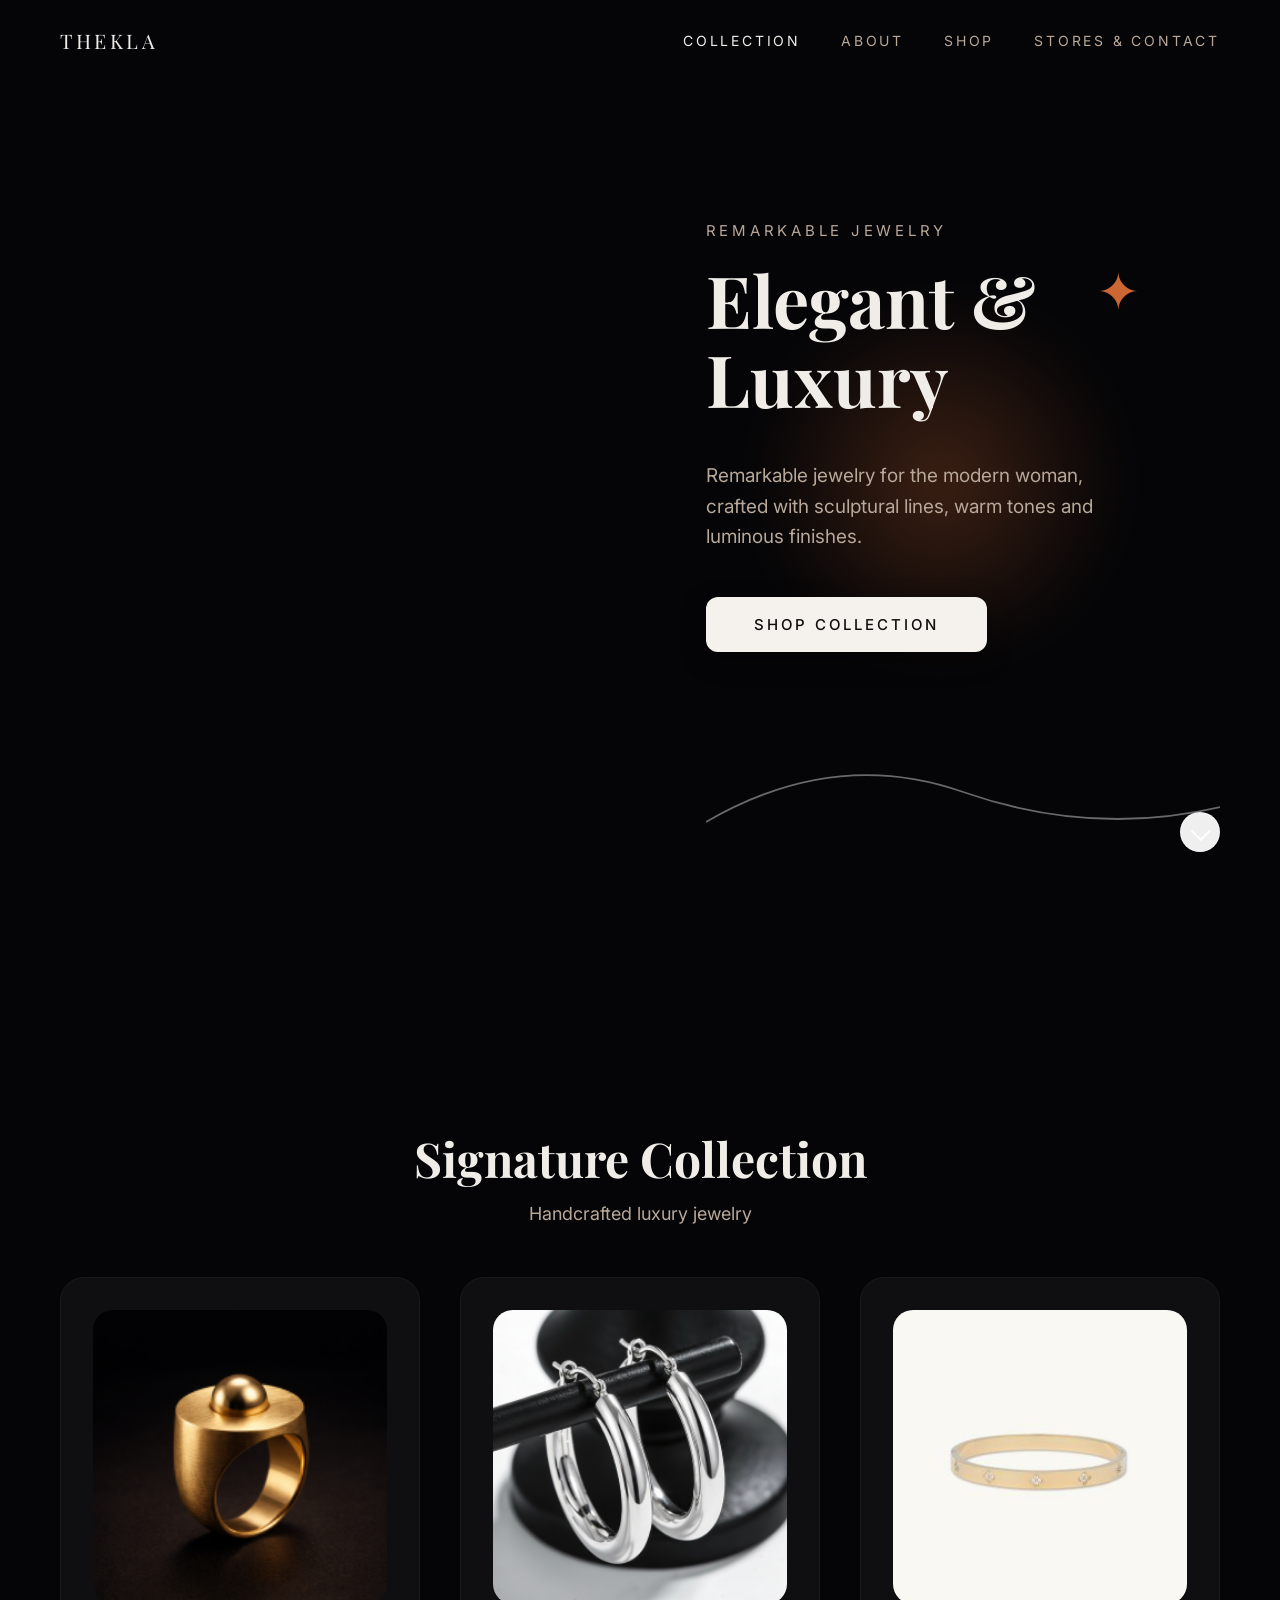
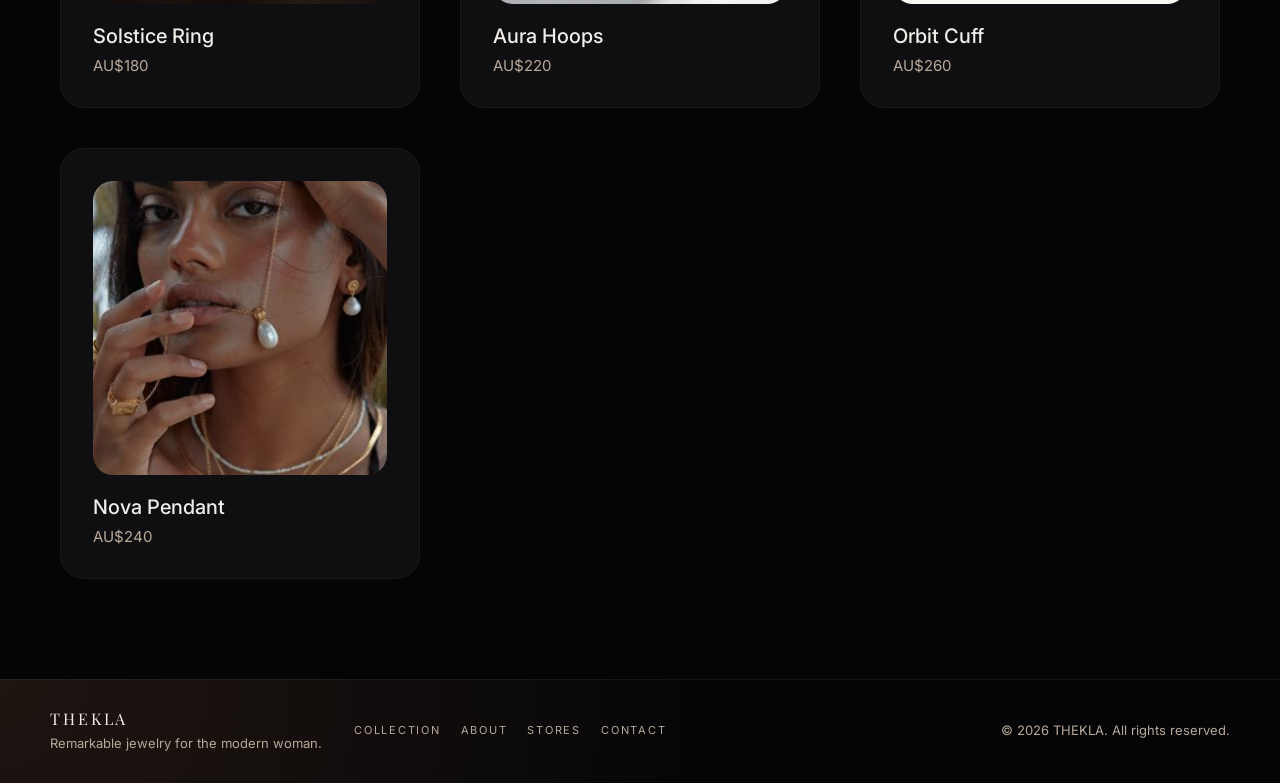
==== index.html @ 6da24f22 "made major changes" ====
<!DOCTYPE html>
<html lang="en">
<head>
  <meta charset="UTF-8" />
  <title>THEKLA – Elegant & Luxury Jewelry</title>
  <link rel="stylesheet" href="style.css" />
  <!-- FAVICON (browser tab icon) -->
  <link rel="icon" href="favicon.ico" type="image/x-icon">
  <!-- Optional but recommended -->
  <link rel="icon" type="image/png" sizes="32x32" href="favicon-32x32.png">
  <link rel="icon" type="image/png" sizes="16x16" href="favicon-16x16.png">
  <link rel="apple-touch-icon" sizes="180x180" href="apple-touch-icon.png">
</head>

<body>
  <div class="page-wrapper">
    <div class="glow"></div>
    <div class="star">✦</div>

    <!-- NAVBAR -->
    <header class="navbar">
      <a href="index.html" class="brand">THEKLA</a>
      
      <!-- MOBILE HAMBURGER -->
      <button class="menu-toggle" type="button" aria-label="Open menu">
        <span></span>
        <span></span>
        <span></span>
      </button>
      
      <!-- DESKTOP NAV -->
      <nav class="nav-links">
        <a href="#discover" class="active">Collection</a>
        <a href="about.html">About</a>
        <a href="shop.html">Shop</a>
        <a href="contact.html">Stores & Contact</a>
        
      </nav>
    </header>

    <!-- MOBILE MENU OVERLAY -->
    <nav class="mobile-menu">
      <div class="mobile-menu-links">
        <a href="#discover">Collection</a>
        <a href="about.html">About</a>
        <a href="shop.html">Shop</a>
        <a href="contact.html">Stores & Contact</a>
      </div>
    </nav>

    <!-- HERO -->
    <main class="hero">
      <section class="hero-media">
        <div class="hero-media-inner">
          <div class="hero-image"></div>
        </div>
      </section>

      <section class="hero-content">
        <div class="hero-eyebrow">Remarkable jewelry</div>
        <h1 class="hero-title">Elegant &<br/>Luxury</h1>
        <p class="hero-sub">
          Remarkable jewelry for the modern woman, crafted with sculptural lines,
          warm tones and luminous finishes.
        </p>
        <a href="collection.html" class="hero-cta">Shop Collection</a>

        <div class="hero-line">
          <svg viewBox="0 0 400 80" preserveAspectRatio="none">
            <path d="M0,60 Q100,10 200,40 T400,50" 
                  fill="none" 
                  stroke="rgba(255,255,255,0.4)" 
                  stroke-width="1.2" />
          </svg>
          <button class="scroll-arrow" type="button" data-scroll-target="#discover">
            <span></span>
          </button>
        </div>
      </section>
    </main>

    <!-- DISCOVER SECTION (SCROLL TARGET) -->
    <section id="discover" class="content-section">
      <div class="section-header">
        <h2 class="section-title">Signature Collection</h2>
        <p class="section-subtitle">Handcrafted luxury jewelry</p>
      </div>

      <!-- 4 PRODUCT CARDS - IMAGES WILL LOAD -->
      <div class="grid">
        <article class="product-card">
          <div class="product-image"></div> <!-- Gets Product1.png -->
          <h3 class="product-name">Solstice Ring</h3>
          <div class="product-meta">AU$180</div>
        </article>

        <article class="product-card">
          <div class="product-image"></div> <!-- Gets Product2.png -->
          <h3 class="product-name">Aura Hoops</h3>
          <div class="product-meta">AU$220</div>
        </article>

        <article class="product-card">
          <div class="product-image"></div> <!-- Gets Product3.jpg -->
          <h3 class="product-name">Orbit Cuff</h3>
          <div class="product-meta">AU$260</div>
        </article>

        <article class="product-card">
          <div class="product-image"></div> <!-- Gets Product4.jpg -->
          <h3 class="product-name">Nova Pendant</h3>
          <div class="product-meta">AU$240</div>
        </article>
      </div>
    </section>

    <!-- FOOTER -->
    <footer class="site-footer">
      <div class="footer-inner">
        <div class="footer-brand">
          <span class="footer-logo">THEKLA</span>
          <p class="footer-tagline">Remarkable jewelry for the modern woman.</p>
        </div>

        <div class="footer-links">
          <a href="collection.html">Collection</a>
          <a href="about.html">About</a>
          <a href="stores.html">Stores</a>
          <a href="contact.html">Contact</a>
        </div>

        <div class="footer-meta">
          <p>© <span id="year"></span> THEKLA. All rights reserved.</p>
        </div>
      </div>
    </footer>
  </div> <!-- end .page-wrapper -->

  <!-- PERFECT JS -->
  <script>
  document.addEventListener('DOMContentLoaded', function () {
    // HAMBURGER MENU
    const toggle = document.querySelector('.menu-toggle');
    const mobileMenu = document.querySelector('.mobile-menu');
    if (toggle && mobileMenu) {
      toggle.addEventListener('click', function () {
        toggle.classList.toggle('active');
        mobileMenu.classList.toggle('active');
        document.body.classList.toggle('menu-open');
      });
      
      document.querySelectorAll('.mobile-menu-links a').forEach(link => {
        link.addEventListener('click', function () {
          toggle.classList.remove('active');
          mobileMenu.classList.remove('active');
          document.body.classList.remove('menu-open');
        });
      });
      
      mobileMenu.addEventListener('click', function (e) {
        if (e.target === mobileMenu) {
          toggle.classList.remove('active');
          mobileMenu.classList.remove('active');
          document.body.classList.remove('menu-open');
        }
      });
    }
    
    // SCROLL ARROW
    const arrow = document.querySelector('.scroll-arrow');
    if (arrow) {
      arrow.addEventListener('click', function (e) {
        e.preventDefault();
        const targetId = arrow.getAttribute('data-scroll-target') || '#discover';
        const target = document.querySelector(targetId);
        if (target) {
          target.scrollIntoView({ behavior: 'smooth', block: 'start' });
        }
      });
    }

    // FOOTER YEAR
    const y = document.getElementById('year');
    if (y) y.textContent = new Date().getFullYear();
  });
  </script>
</body>
</html>
---- style.css ----
/* ========== THEKLA JEWELRY - DARKER FULL WIDTH ========== */

@import url("https://fonts.googleapis.com/css2?family=Playfair+Display:wght@400;600;700&family=Inter:wght@300;400;500&display=swap");

:root {
  --bg-main: #050507;           /* DARKER BLACK */
  --bg-body: #1a1a1c;           /* DARKER BEIGE */
  --accent: #d98a5a;            /* DARKER GOLD */
  --accent-soft: #4a2a1f;       /* DARKER BROWN */
  --text-main: #f0ede9;         /* SLIGHTLY DARKER CREAM */
  --text-muted: #b8a89a;        /* DARKER MUTED */
  --btn-bg: #f5f2ee;            /* DARKER BUTTON */
  --btn-text: #0f0e0d;          /* DARKER TEXT */
}

*,
*::before,
*::after {
  box-sizing: border-box;
}
/* GLOBAL LAYOUT */
html, body {
  height: 100%;
}

body {
  margin: 0;
  min-height: 100vh;
  font-family: "Inter", system-ui, -apple-system, BlinkMacSystemFont, "Segoe UI",
    sans-serif;
  background: var(--bg-body);
  color: var(--text-main);
  overflow-x: hidden;
  display: flex;
  flex-direction: column;
}

/* WRAPPER FILLS AVAILABLE HEIGHT */
.page-wrapper {
  width: 100%;
  max-width: none;
  margin: 0;
  border-radius: 0;
  overflow: visible;
  background: var(--bg-main);
  position: relative;
  flex: 1 0 auto;
  min-height: 0;       /* important: remove 100vh here */
}

/* FOOTER STICKS TO BOTTOM OF WRAPPER */
.site-footer {
  border-top: 1px solid rgba(255, 255, 255, 0.06);
  padding: 28px 50px 32px 50px;
  background: radial-gradient(circle at top left, rgba(217,138,90,0.12), transparent 55%);
  color: var(--text-muted);
  font-size: 13px;
  margin-top: auto;    /* key line: pushes footer to bottom */
}


/* Hero container */
.hero-wrapper {
  background: var(--bg-main);
  border-radius: 0 0 24px 24px;
  overflow: hidden;
  position: relative;
}

/* ========== MOBILE HAMBURGER + DESKTOP NAV ========== */

.navbar {
  display: flex;
  align-items: center;
  justify-content: flex-start;
  padding: 24px 60px;
  gap: 60px;
  position: relative;
  z-index: 3;
  max-width: 1400px;
  margin: 0 auto;
}

.brand {
  font-family: "Playfair Display", serif;
  letter-spacing: 0.18em;
  font-size: 20px;
  text-decoration: none;
  color: var(--text-main);
}

/* Desktop nav */
.nav-links {
  display: flex;
  gap: 40px;
  font-size: 14px;
  text-transform: uppercase;
  margin-left: auto;
}

.nav-links a {
  text-decoration: none;
  color: var(--text-muted);
  letter-spacing: 0.2em;
  font-weight: 400;
  padding: 8px 0;
}

.nav-links a.active,
.nav-links a:hover {
  color: var(--text-main);
}

/* Mobile hamburger */
.menu-toggle {
  display: none;
  flex-direction: column;
  cursor: pointer;
  padding: 8px;
  z-index: 1001;
  gap: 5px;
  margin-left: auto;
}

.menu-toggle span {
  width: 28px;
  height: 2.5px;
  background: var(--text-main);
  transition: 0.3s;
  border-radius: 2px;
}

/* X animation */
.menu-toggle.active span:nth-child(1) {
  transform: rotate(-45deg) translate(-4px, 4px);
}

.menu-toggle.active span:nth-child(2) {
  opacity: 0;
}

.menu-toggle.active span:nth-child(3) {
  transform: rotate(45deg) translate(-3px, -3px);
}

/* Mobile menu overlay */
.mobile-menu {
  position: fixed;
  inset: 0;
  background: var(--bg-main);
  display: flex;
  flex-direction: column;
  align-items: center;
  justify-content: center;
  opacity: 0;
  visibility: hidden;
  transition: 0.4s;
  z-index: 1000;
}

.mobile-menu.active {
  opacity: 1;
  visibility: visible;
}

.mobile-menu-links {
  display: flex;
  flex-direction: column;
  gap: 32px;
}

.mobile-menu-links a {
  font-size: 20px;
  text-transform: uppercase;
  letter-spacing: 0.25em;
  color: var(--text-main);
  text-decoration: none;
  padding: 16px;
}

/* ========== HERO ========== */

.hero {
  display: grid;
  grid-template-columns: 1.1fr 1fr;
  padding: 0 60px 100px 60px;
  gap: 80px;
  align-items: start;
  min-height: 95vh;
  max-width: 1600px;
  margin: 0 auto;
}

/* Left / image block */
.hero-media {
  position: relative;
  overflow: hidden;
  height: 750px;
}

.hero-media-inner {
  position: relative;
  height: 100%;
}

.hero-media-inner::before {
  content: "";
  position: absolute;
  inset: 0;
  background: var(--bg-main);
  border-top-left-radius: 320px;
  transform-origin: top left;
  transform: translateX(50%);
}

.hero-image {
  height: 100%;
  background-image: url("images/Thekla.jpg");
  background-size: cover;
  background-position: center 10%;
  clip-path: inset(100px 0 100px 100px round 0 0 0 0);
}

/* Right / content */
.hero-content {
  position: relative;
  padding: 140px 0 80px 0;
  z-index: 2;
  display: flex;
  flex-direction: column;
  justify-content: center;
  min-height: 750px;
}

.hero-eyebrow {
  font-size: 15px;
  letter-spacing: 0.25em;
  text-transform: uppercase;
  color: var(--text-muted);
  margin-bottom: 20px;
}

.hero-title {
  font-family: "Playfair Display", serif;
  font-size: 72px;
  line-height: 1.1;
  margin: 0 0 24px 0;
}

.hero-sub {
  font-size: 19px;
  color: var(--text-muted);
  margin-bottom: 44px;
  max-width: 420px;
  line-height: 1.6;
}

.hero-cta {
  display: inline-flex;
  align-items: center;
  justify-content: center;
  padding: 18px 48px;
  border-radius: 12px;
  background: var(--btn-bg);
  color: var(--btn-text);
  font-size: 15px;
  letter-spacing: 0.2em;
  text-transform: uppercase;
  text-decoration: none;
  font-weight: 500;
  width: fit-content;
  box-shadow: 0 8px 24px rgba(0,0,0,0.4);
}

.hero-cta:hover {
  transform: translateY(-2px);
  box-shadow: 0 12px 32px rgba(0,0,0,0.5);
}

.hero-line {
  margin-top: 80px;
  position: relative;
  height: 120px;
}

.hero-line svg {
  width: 100%;
  height: 100%;
}

.scroll-arrow {
  position: absolute;
  right: 0;
  bottom: 0;
  width: 40px;
  height: 40px;
  border-radius: 999px;
  border: 1.5px solid rgba(255, 255, 255, 0.3);
  display: flex;
  align-items: center;
  justify-content: center;
}

.scroll-arrow span {
  display: block;
  border: solid #ffffff;
  border-width: 0 2px 2px 0;
  padding: 6px;
  transform: rotate(45deg) translateY(-1px);
}

/* DARKER Visual effects */
.glow {
  position: absolute;
  width: 480px;
  height: 480px;
  border-radius: 50%;
  background: radial-gradient(circle, #cc6633 0, transparent 55%);
  opacity: 0.28;
  top: 240px;
  right: 100px;
  filter: blur(20px);
  pointer-events: none;
  z-index: 1;
}

.star {
  position: absolute;
  top: 260px;
  right: 140px;
  font-size: 52px;
  color: #cc6633;
}

/* ========== DARKER CONTENT SECTIONS ========== */

.content-section {
  padding: 100px 60px;
  max-width: 1400px;
  margin: 0 auto;
  background: var(--bg-main);
}

.section-header {
  margin-bottom: 48px;
  text-align: center;
}

.section-title {
  font-family: "Playfair Display", serif;
  font-size: 48px;
  margin: 0 0 16px 0;
  line-height: 1.1;
  color: var(--text-main);
}

.section-subtitle {
  font-size: 18px;
  color: var(--text-muted);
  max-width: 700px;
  margin: 0 auto;
  line-height: 1.6;
}

/* Grid */
.grid {
  display: grid;
  grid-template-columns: repeat(auto-fit, minmax(300px, 1fr));
  gap: 40px;
  max-width: 1400px;
  margin: 0 auto;
}

/* Product Images */
.grid .product-card:nth-child(1) .product-image {
  background-image: url('images/Product1.png');
}

.grid .product-card:nth-child(2) .product-image {
  background-image: url('images/Product2.png');
}

.grid .product-card:nth-child(3) .product-image {
  background-image: url('images/Product3.jpg');
}

.grid .product-card:nth-child(4) .product-image {
  background-image: url('images/Product4.jpg');
}

.grid .product-card:nth-child(5) .product-image {
  background-image: url('images/Product5.png');
}

.grid .product-card:nth-child(6) .product-image {
  background-image: url('images/Product6.png');
}

.grid .product-card:nth-child(7) .product-image {
  background-image: url('images/Product7.png');
}

.grid .product-card:nth-child(8) .product-image {
  background-image: url('images/Product8.png');
}

.grid .product-card:nth-child(9) .product-image {
  background-image: url('images/Product9.png');
}

.grid .product-card:nth-child(10) .product-image {
  background-image: url('images/Product10.png');
}

.grid .product-card:nth-child(11) .product-image {
  background-image: url('images/Product11.png');
}

.grid .product-card:nth-child(12) .product-image {
  background-image: url('images/Product12.png');
}


/* Fallback styling */
.product-image {
  background-size: cover;
  background-position: center;
  transition: transform 0.4s ease;
}

.product-card:hover .product-image {
  transform: scale(1.05);
}

/* DARKER Product cards */
.product-card {
  background: #0f0f11;
  border-radius: 24px;
  padding: 32px;
  transition: all 0.4s;
  cursor: pointer;
  border: 1px solid #1a1a1c;
}

.product-card:hover {
  transform: translateY(-12px);
  box-shadow: 0 32px 64px rgba(0,0,0,0.6);
  border-color: var(--accent);
}

.product-image {
  aspect-ratio: 1/1; /* ensures square images */
  background-size: cover;
  background-position: center;
  border-radius: 20px;
  margin-bottom: 20px;
}

.product-name {
  font-size: 20px;
  margin-bottom: 8px;
  font-weight: 500;
  color: var(--text-main);
}

.product-meta {
  font-size: 15px;
  color: var(--text-muted);
}

/* Content blocks */
.text-block {
  max-width: 800px;
  font-size: 17px;
  color: var(--text-muted);
  line-height: 1.75;
  margin: 0 auto 48px;
  background: var(--bg-main);
  padding: 40px;
  border-radius: 20px;
}

.info-list {
  display: grid;
  grid-template-columns: repeat(auto-fit, minmax(280px, 1fr));
  gap: 32px;
  margin-top: 48px;
  font-size: 16px;
  max-width: 1200px;
  margin-left: auto;
  margin-right: auto;
}

.info-item-title {
  font-weight: 500;
  margin-bottom: 12px;
  color: var(--text-main);
  font-size: 18px;
}

/* DARKER Contact form */
.contact-form {
  max-width: 700px;
  margin: 0 auto;
  display: grid;
  gap: 24px;
  font-size: 16px;
}

.contact-form label {
  display: flex;
  flex-direction: column;
  gap: 10px;
}

.contact-form input,
.contact-form textarea {
  background: #0f0f11;
  border-radius: 16px;
  border: 1px solid #1a1a1c;
  padding: 18px 20px;
  color: var(--text-main);
  font-family: inherit;
  font-size: 16px;
  transition: all 0.3s;
}

.contact-form input:focus,
.contact-form textarea:focus {
  outline: none;
  border-color: var(--accent);
  box-shadow: 0 0 0 3px rgba(217, 138, 90, 0.15);
}

.contact-form input::placeholder,
.contact-form textarea::placeholder {
  color: #555;
}

.contact-form textarea {
  min-height: 160px;
  resize: vertical;
}

.contact-form button {
  margin-top: 12px;
  border: none;
  cursor: pointer;
  background: var(--btn-bg);
  color: var(--btn-text);
}

/* ========== RESPONSIVE ========== */

@media (max-width: 1200px) {
  .navbar,
  .hero {
    padding-left: 40px;
    padding-right: 40px;
  }
}

@media (max-width: 900px) {
  /* MOBILE NAV */
  .navbar {
    justify-content: space-between;
    padding: 24px 40px;
  }

  .menu-toggle {
    display: flex;
  }

  .nav-links {
    display: none;
  }

  .hero {
    grid-template-columns: 1fr;
    padding: 0 40px 80px 40px;
    gap: 60px;
  }

  .hero-media {
    height: 550px;
  }

  .hero-content {
    padding: 100px 0 60px 0;
    min-height: 550px;
  }

  .content-section {
    padding: 80px 40px;
  }
}

@media (max-width: 480px) {
  .navbar {
    padding: 20px 24px;
  }
  
  .hero {
    padding: 0 24px 60px 24px;
  }
  
  .hero-title {
    font-size: 52px;
  }
}

/* ========== FOOTER ========== */
.site-footer {
  border-top: 1px solid rgba(255, 255, 255, 0.06);
  padding: 28px 50px 32px 50px;
  background: radial-gradient(circle at top left, rgba(217,138,90,0.12), transparent 55%);
  color: var(--text-muted);
  font-size: 13px;
}

.footer-inner {
  max-width: 1400px;
  margin: 0 auto;
  display: flex;
  align-items: center;
  justify-content: space-between;
  gap: 32px;
  flex-wrap: wrap;
}

.footer-brand {
  min-width: 220px;
}

.footer-logo {
  font-family: "Playfair Display", serif;
  letter-spacing: 0.18em;
  font-size: 16px;
  color: var(--text-main);
  display: inline-block;
  margin-bottom: 6px;
}

.footer-tagline {
  margin: 0;
  color: var(--text-muted);
}

.footer-links {
  display: flex;
  gap: 20px;
  flex-wrap: wrap;
  justify-content: center;
}

.footer-links a {
  text-decoration: none;
  text-transform: uppercase;
  letter-spacing: 0.16em;
  font-size: 11px;
  color: var(--text-muted);
  transition: color 0.25s ease;
}

.footer-links a:hover {
  color: var(--text-main);
}

.footer-meta {
  margin-left: auto;
  text-align: right;
  min-width: 200px;
}

.footer-meta p {
  margin: 0;
}

/* Footer responsive */
@media (max-width: 900px) {
  .site-footer {
    padding: 24px 30px 28px 30px;
  }
  .footer-inner {
    flex-direction: column;
    align-items: flex-start;
  }
  .footer-meta {
    text-align: left;
    margin-left: 0;
  }
}
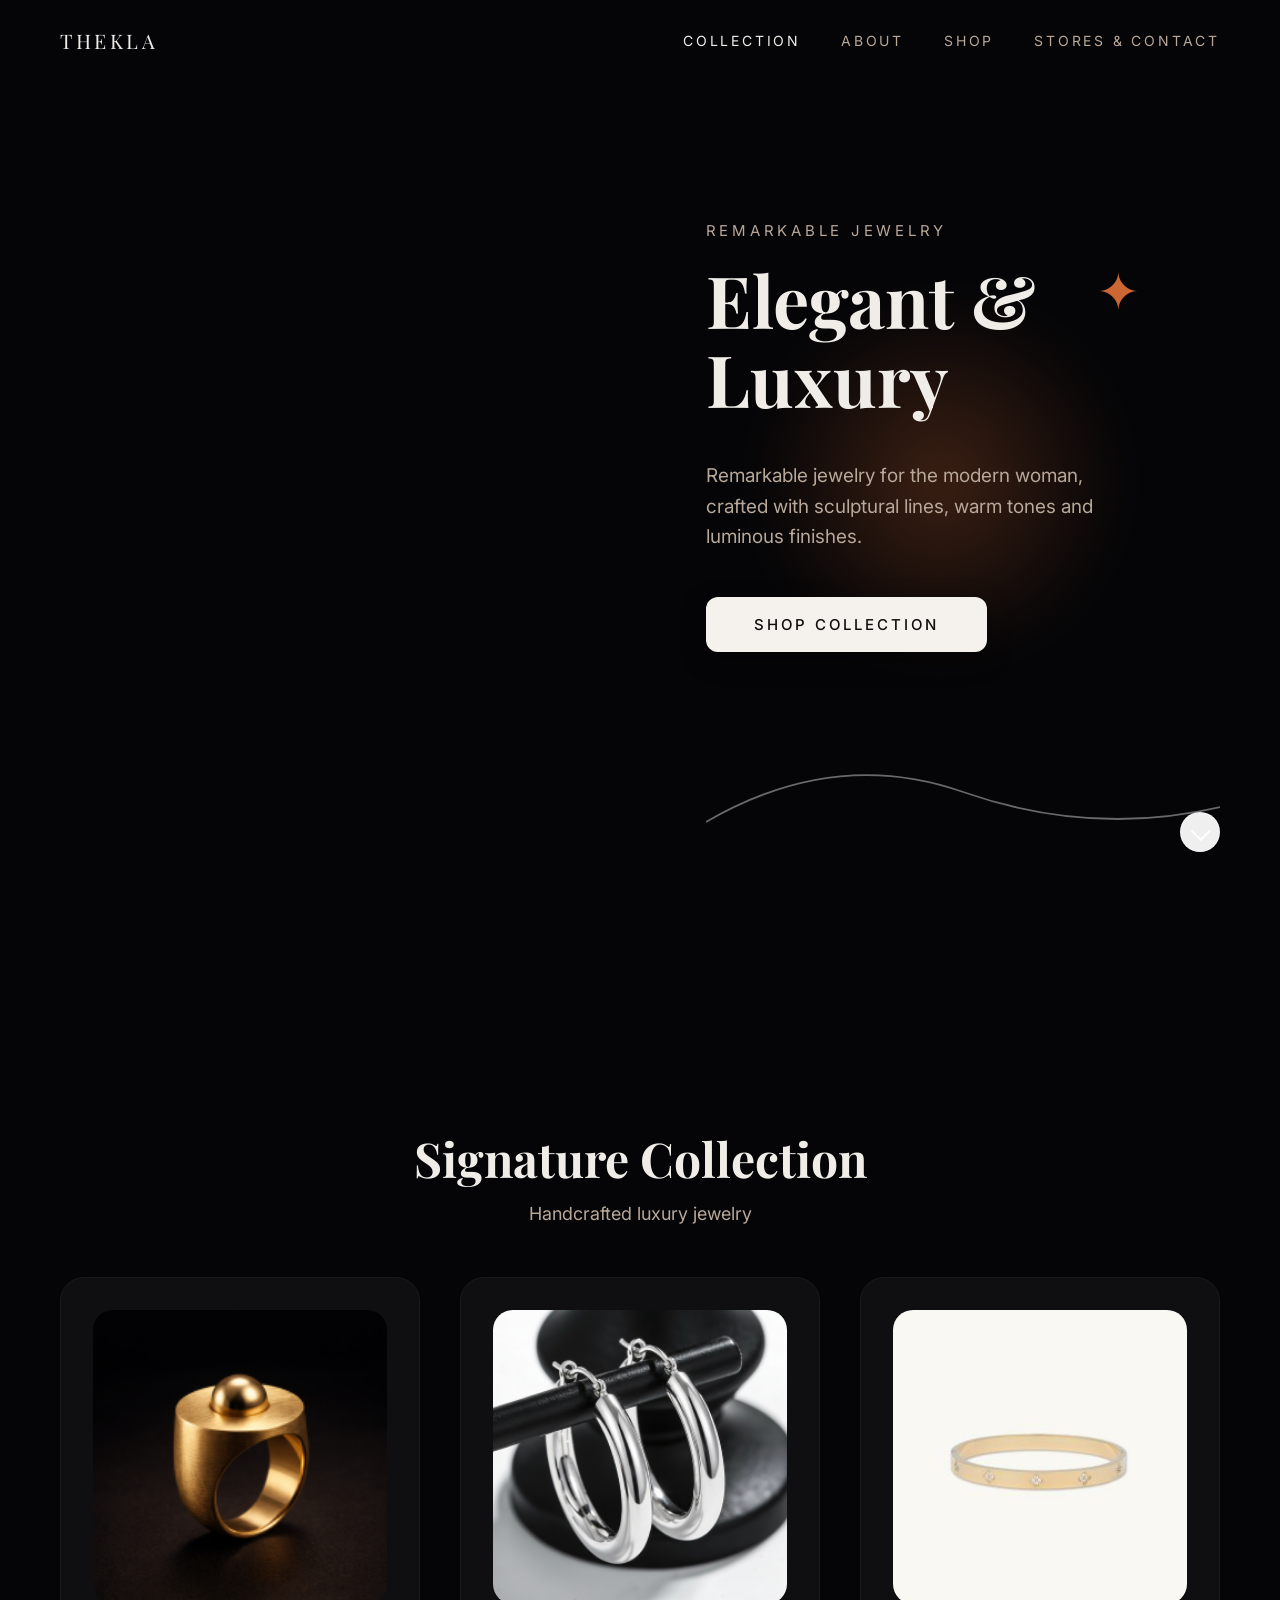
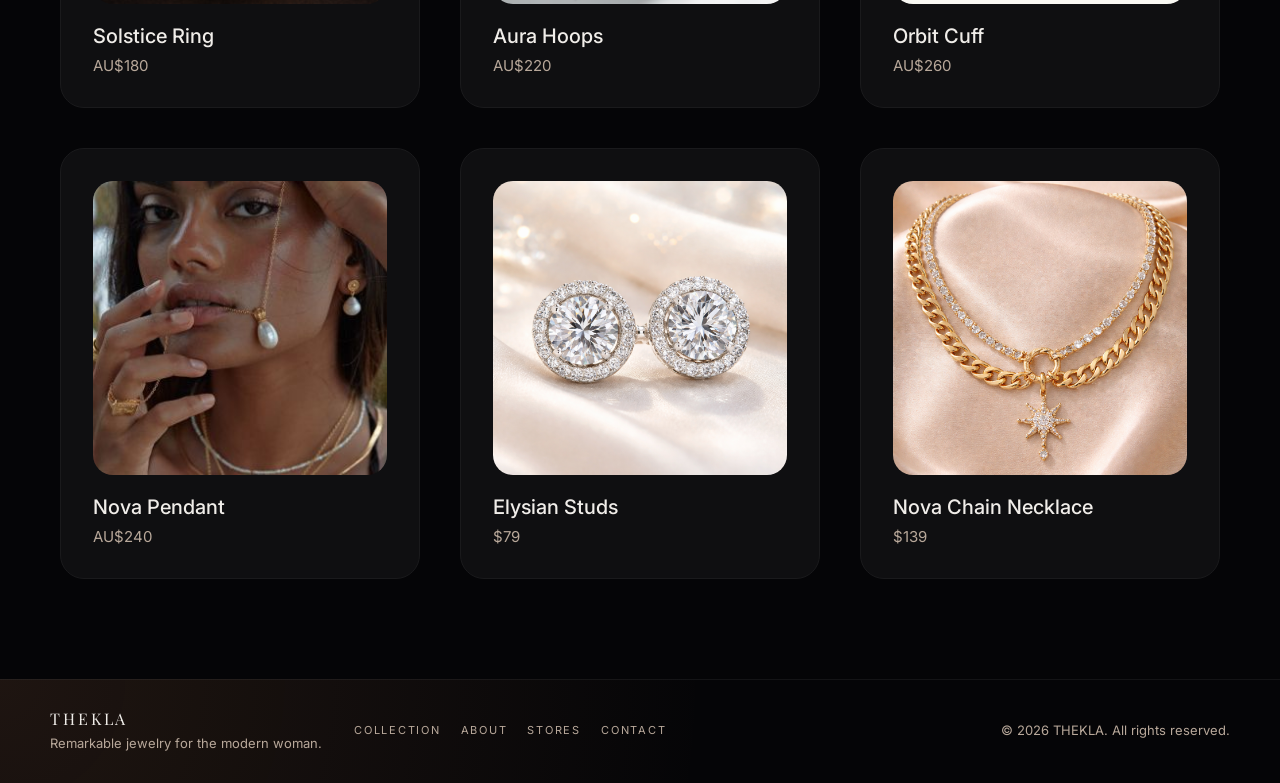
==== commit 9b1341ac: "added more pics" ====
--- a/index.html
+++ b/index.html
@@ -86,7 +86,7 @@
         <p class="section-subtitle">Handcrafted luxury jewelry</p>
       </div>
 
-      <!-- 4 PRODUCT CARDS - IMAGES WILL LOAD -->
+      <!-- 6 PRODUCT CARDS - IMAGES WILL LOAD -->
       <div class="grid">
         <article class="product-card">
           <div class="product-image"></div> <!-- Gets Product1.png -->
@@ -110,6 +110,18 @@
           <div class="product-image"></div> <!-- Gets Product4.jpg -->
           <h3 class="product-name">Nova Pendant</h3>
           <div class="product-meta">AU$240</div>
+        </article>
+
+        <article class="product-card">
+            <div class="product-image"></div> <!-- Gets Product5.jpg -->
+            <h3 class="product-name">Elysian Studs</h3>
+            <div class="product-meta">$79</div>
+        </article>
+
+         <article class="product-card">
+            <div class="product-image"></div> <!-- Gets Product6.jpg -->
+            <h3 class="product-name">Nova Chain Necklace</h3>
+            <div class="product-meta">$139</div>
         </article>
       </div>
     </section>
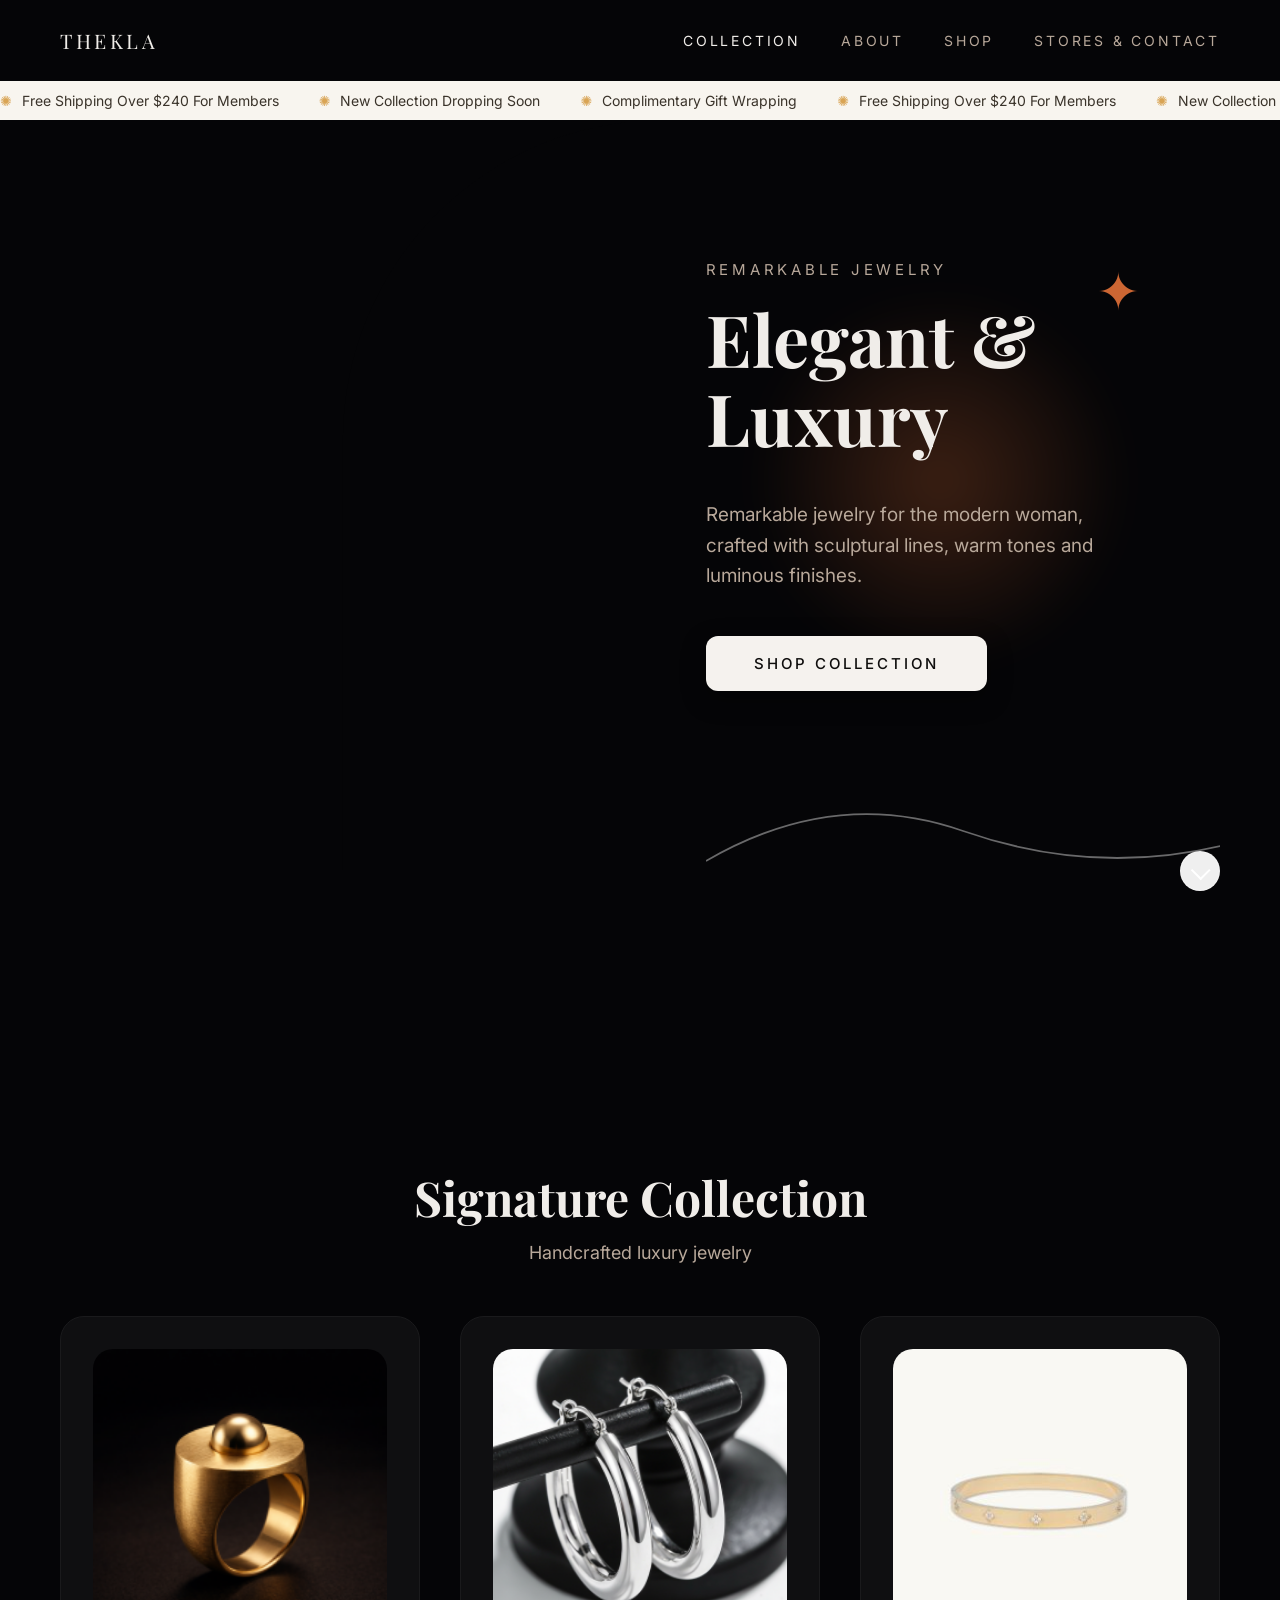
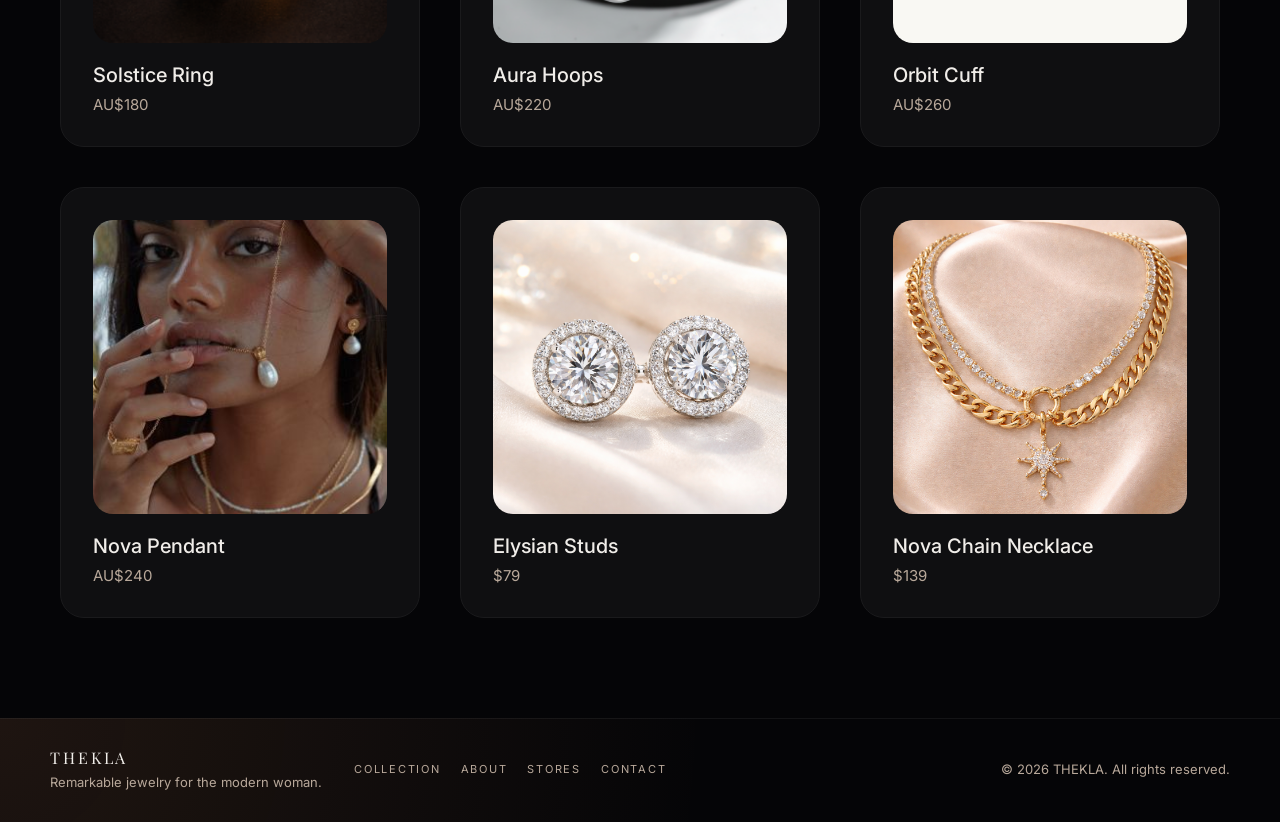
==== commit 1ea27c7b: "made sme chages.. addes scroller" ====
--- a/index.html
+++ b/index.html
@@ -5,17 +5,19 @@
   <title>THEKLA – Elegant & Luxury Jewelry</title>
   <link rel="stylesheet" href="style.css" />
   <!-- FAVICON (browser tab icon) -->
-  <link rel="icon" href="favicon.ico" type="image/x-icon">
+  <link rel="icon" href="images/favicon.ico" type="image/x-icon">
   <!-- Optional but recommended -->
-  <link rel="icon" type="image/png" sizes="32x32" href="favicon-32x32.png">
-  <link rel="icon" type="image/png" sizes="16x16" href="favicon-16x16.png">
-  <link rel="apple-touch-icon" sizes="180x180" href="apple-touch-icon.png">
+  <link rel="icon" type="image/png" sizes="32x32" href="images/favicon-32x32.png">
+  <link rel="icon" type="image/png" sizes="16x16" href="images/favicon-16x16.png">
+  <link rel="apple-touch-icon" sizes="180x180" href="images/apple-touch-icon.png">
 </head>
 
 <body>
   <div class="page-wrapper">
     <div class="glow"></div>
     <div class="star">✦</div>
+
+    
 
     <!-- NAVBAR -->
     <header class="navbar">
@@ -47,6 +49,17 @@
         <a href="contact.html">Stores & Contact</a>
       </div>
     </nav>
+    <!-- ANNOUNCEMENT STRIP -->
+<div class="announcement-bar">
+  <div class="announcement-track">
+    <span>Free Shipping Over $240 For Members</span>
+    <span>New Collection Dropping Soon</span>
+    <span>Complimentary Gift Wrapping</span>
+    <span>Free Shipping Over $240 For Members</span>
+    <span>New Collection Dropping Soon</span>
+    <span>Local Pickup Available</span>
+  </div>
+</div>
 
     <!-- HERO -->
     <main class="hero">
--- a/style.css
+++ b/style.css
@@ -690,3 +690,46 @@
     margin-left: 0;
   }
 }
+.announcement-bar {
+  width: 100%;
+  overflow: hidden;
+  border-top: 1px solid rgba(255, 255, 255, 0.06);
+  border-bottom: 1px solid rgba(255, 255, 255, 0.06);
+  background: #f8f5ef;
+  color: #3a332a;
+  font-size: 14px;
+  white-space: nowrap;
+}
+
+.announcement-track {
+  display: inline-flex;
+  align-items: center;
+  gap: 40px;
+  padding: 10px 0;
+  animation: marquee 25s linear infinite;
+}
+
+.announcement-track span::before {
+  content: "✺";
+  color: #d9a454;
+  margin: 0 10px 0 0;
+}
+
+@keyframes marquee {
+  0% {
+    transform: translateX(0);
+  }
+  100% {
+    transform: translateX(-50%);
+  }
+}
+
+/* smaller text on mobile */
+@media (max-width: 600px) {
+  .announcement-bar {
+    font-size: 12px;
+  }
+}
+.announcement-bar:hover .announcement-track {
+  animation-play-state: paused;
+}
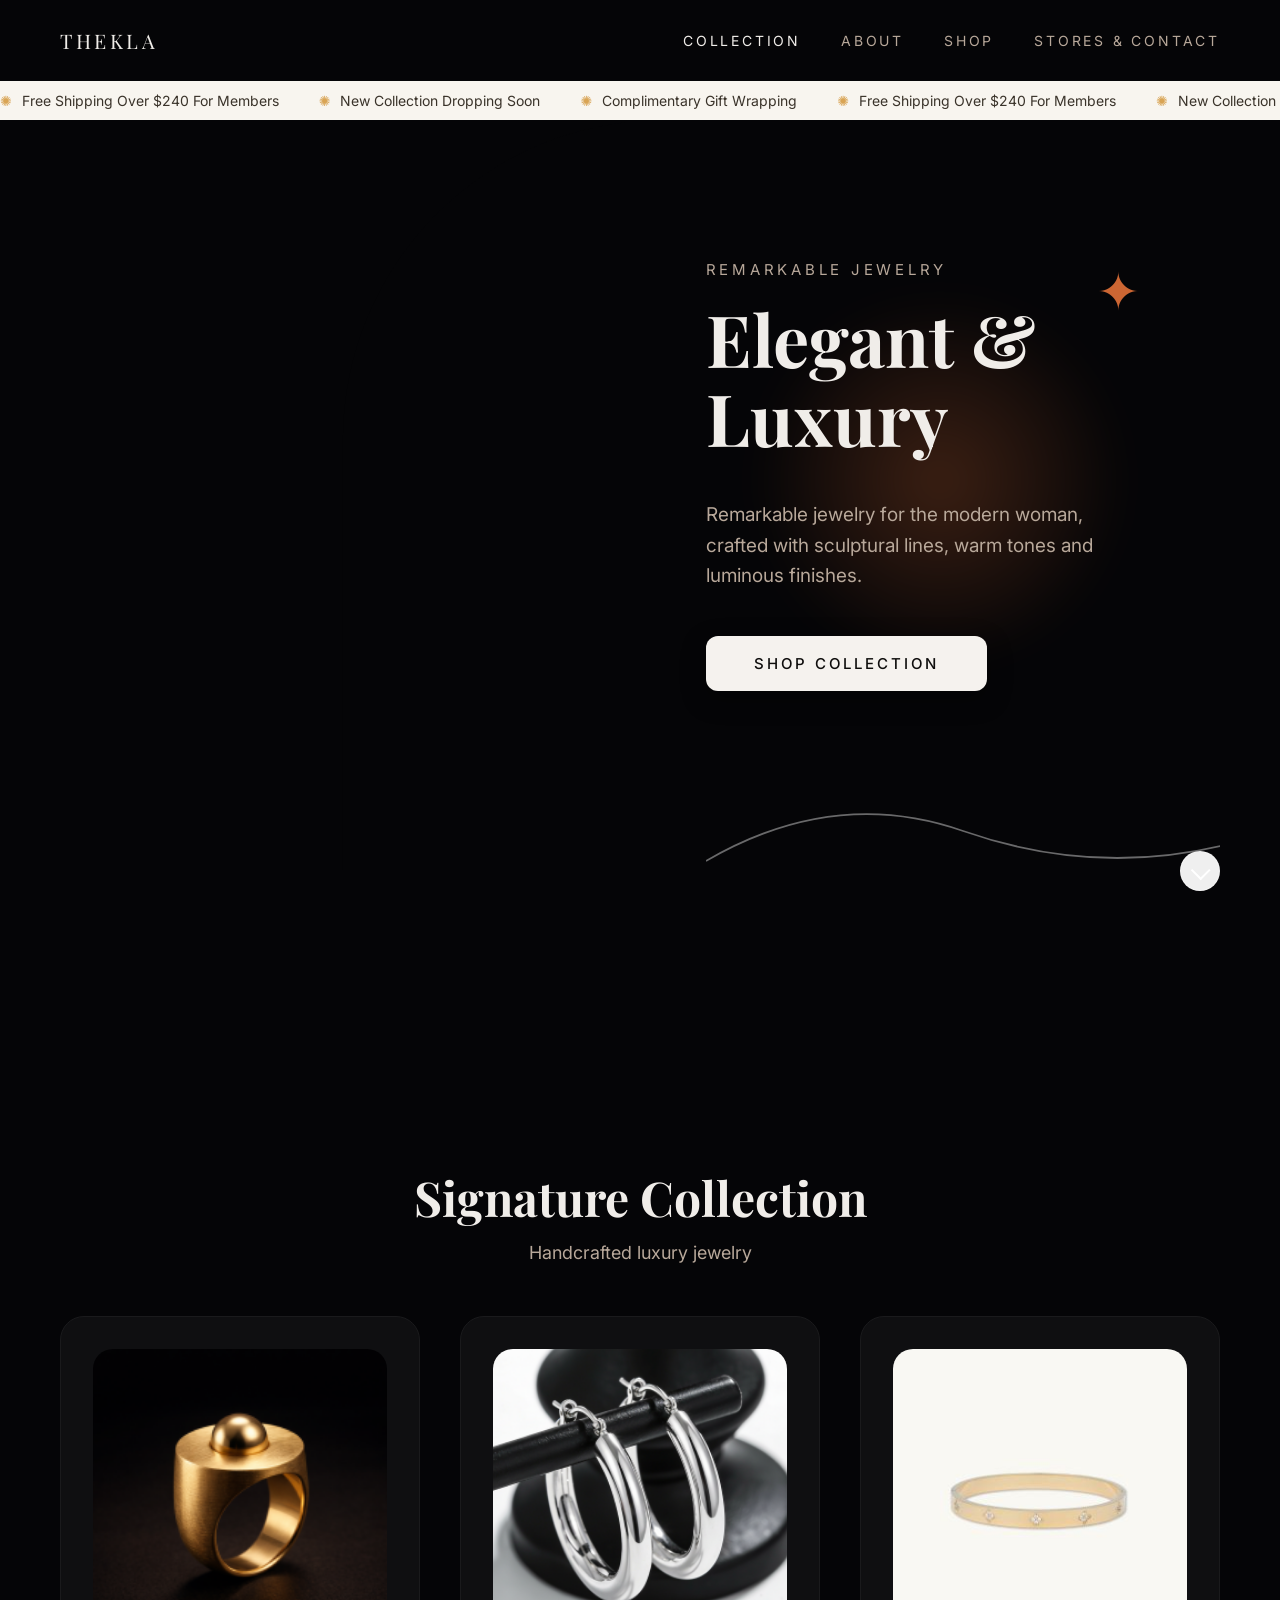
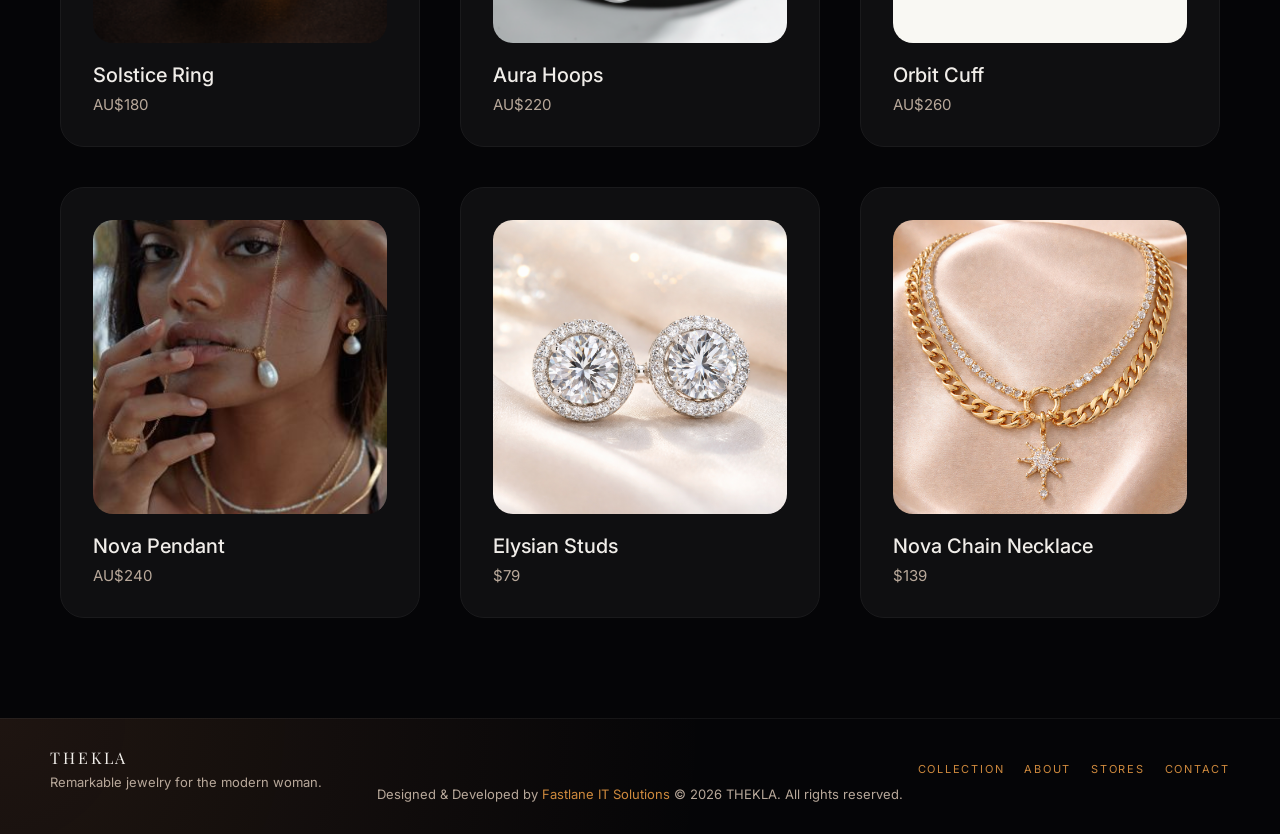
==== commit 65471fa2: "sa" ====
--- a/index.html
+++ b/index.html
@@ -2,8 +2,9 @@
 <html lang="en">
 <head>
   <meta charset="UTF-8" />
+  <meta name="viewport" content="width=device-width, initial-scale=1.0">
   <title>THEKLA – Elegant & Luxury Jewelry</title>
-  <link rel="stylesheet" href="style.css" />
+  <link rel="stylesheet" href="style.css?v=1" />
   <!-- FAVICON (browser tab icon) -->
   <link rel="icon" href="images/favicon.ico" type="image/x-icon">
   <!-- Optional but recommended -->
@@ -155,59 +156,57 @@
         </div>
 
         <div class="footer-meta">
-          <p>© <span id="year"></span> THEKLA. All rights reserved.</p>
-        </div>
+  <p>Designed &amp; Developed by <a href="https://fast-laneits.com" target="_blank">Fastlane IT Solutions</a> © <span id="year"></span> THEKLA. All rights reserved.</p>
+</div>
+
+
       </div>
     </footer>
   </div> <!-- end .page-wrapper -->
 
   <!-- PERFECT JS -->
   <script>
-  document.addEventListener('DOMContentLoaded', function () {
-    // HAMBURGER MENU
-    const toggle = document.querySelector('.menu-toggle');
-    const mobileMenu = document.querySelector('.mobile-menu');
-    if (toggle && mobileMenu) {
-      toggle.addEventListener('click', function () {
-        toggle.classList.toggle('active');
-        mobileMenu.classList.toggle('active');
-        document.body.classList.toggle('menu-open');
-      });
-      
-      document.querySelectorAll('.mobile-menu-links a').forEach(link => {
-        link.addEventListener('click', function () {
-          toggle.classList.remove('active');
-          mobileMenu.classList.remove('active');
-          document.body.classList.remove('menu-open');
-        });
-      });
-      
-      mobileMenu.addEventListener('click', function (e) {
-        if (e.target === mobileMenu) {
-          toggle.classList.remove('active');
-          mobileMenu.classList.remove('active');
-          document.body.classList.remove('menu-open');
-        }
-      });
-    }
+document.addEventListener('DOMContentLoaded', function () {
+  // HAMBURGER MENU - STAYS OPEN UNTIL RECLOSE
+  const toggle = document.querySelector('.menu-toggle');
+  const mobileMenu = document.querySelector('.mobile-menu');
+  if (toggle && mobileMenu) {
+    toggle.addEventListener('click', function () {
+      toggle.classList.toggle('active');
+      mobileMenu.classList.toggle('active');
+      document.body.classList.toggle('menu-open');
+    });
     
-    // SCROLL ARROW
-    const arrow = document.querySelector('.scroll-arrow');
-    if (arrow) {
-      arrow.addEventListener('click', function (e) {
-        e.preventDefault();
-        const targetId = arrow.getAttribute('data-scroll-target') || '#discover';
-        const target = document.querySelector(targetId);
-        if (target) {
-          target.scrollIntoView({ behavior: 'smooth', block: 'start' });
-        }
-      });
-    }
-
-    // FOOTER YEAR
-    const y = document.getElementById('year');
-    if (y) y.textContent = new Date().getFullYear();
-  });
-  </script>
+    // REMOVE AUTO-CLOSE - LET USER CONTROL
+    // Links now don't auto-close (user clicks hamburger to close)
+    
+    // Close only on outside overlay click
+    mobileMenu.addEventListener('click', function (e) {
+      if (e.target === mobileMenu) {
+        toggle.classList.remove('active');
+        mobileMenu.classList.remove('active');
+        document.body.classList.remove('menu-open');
+      }
+    });
+  }
+  
+  // SCROLL ARROW
+  const arrow = document.querySelector('.scroll-arrow');
+  if (arrow) {
+    arrow.addEventListener('click', function (e) {
+      e.preventDefault();
+      const targetId = arrow.getAttribute('data-scroll-target') || '#discover';
+      const target = document.querySelector(targetId);
+      if (target) {
+        target.scrollIntoView({ behavior: 'smooth', block: 'start' });
+      }
+    });
+  }
+
+  // FOOTER YEAR
+  const y = document.getElementById('year');
+  if (y) y.textContent = new Date().getFullYear();
+});
+</script>
 </body>
 </html>
--- a/style.css
+++ b/style.css
@@ -570,6 +570,11 @@
   .menu-toggle {
     display: flex;
   }
+/* make hamburger background transparent on index button */
+.menu-toggle {
+  background: transparent;
+  border: none;
+}
 
   .nav-links {
     display: none;
@@ -690,6 +695,7 @@
     margin-left: 0;
   }
 }
+
 .announcement-bar {
   width: 100%;
   overflow: hidden;
@@ -733,3 +739,64 @@
 .announcement-bar:hover .announcement-track {
   animation-play-state: paused;
 }
+
+@media (max-width: 900px) {
+  .footer-inner {
+    flex-direction: column;
+    align-items: center;
+    text-align: center;
+  }
+  
+  .footer-meta,
+  .footer-links,
+  .footer-brand {
+    margin: 0 !important;
+    text-align: center !important;
+  }
+}
+
+
+/* smaller text on mobile .form-success-message {
+  color: #10b981; /* Green */
+ /* background: #ecfdf5;*/
+  /*padding: 1rem;*/
+  /*border-radius: 0.5rem;*/
+ /* margin-top: 1rem;*/
+  /*font-weight: 500;*/
+/*}*/
+
+.footer-meta p {
+  text-align: center;
+}
+.footer-meta {
+  display: block !important;
+  text-align: center !important;
+  width: 100% !important;
+  margin-left: 0 !important;
+}
+
+.footer-meta p {
+  text-align: center !important;
+  margin: 0 auto !important;
+  max-width: none !important;
+}
+.footer-inner {
+  gap: 0.5rem !important; /* Reduces space between sections */
+}
+
+.footer-meta {
+  margin-top: -0.75rem !important; /* Pulls Designed line UP */
+}
+/* FOOTER LINK - ROSE GOLD */
+.footer-meta a,
+.footer-links a {
+  color: #CE893D !important;  /* Your accent color */
+  text-decoration: none;
+}
+
+.footer-meta a:hover,
+.footer-links a:hover {
+  color: #F4D03F !important;  /* Brighter hover */
+  text-decoration: underline;
+}
+
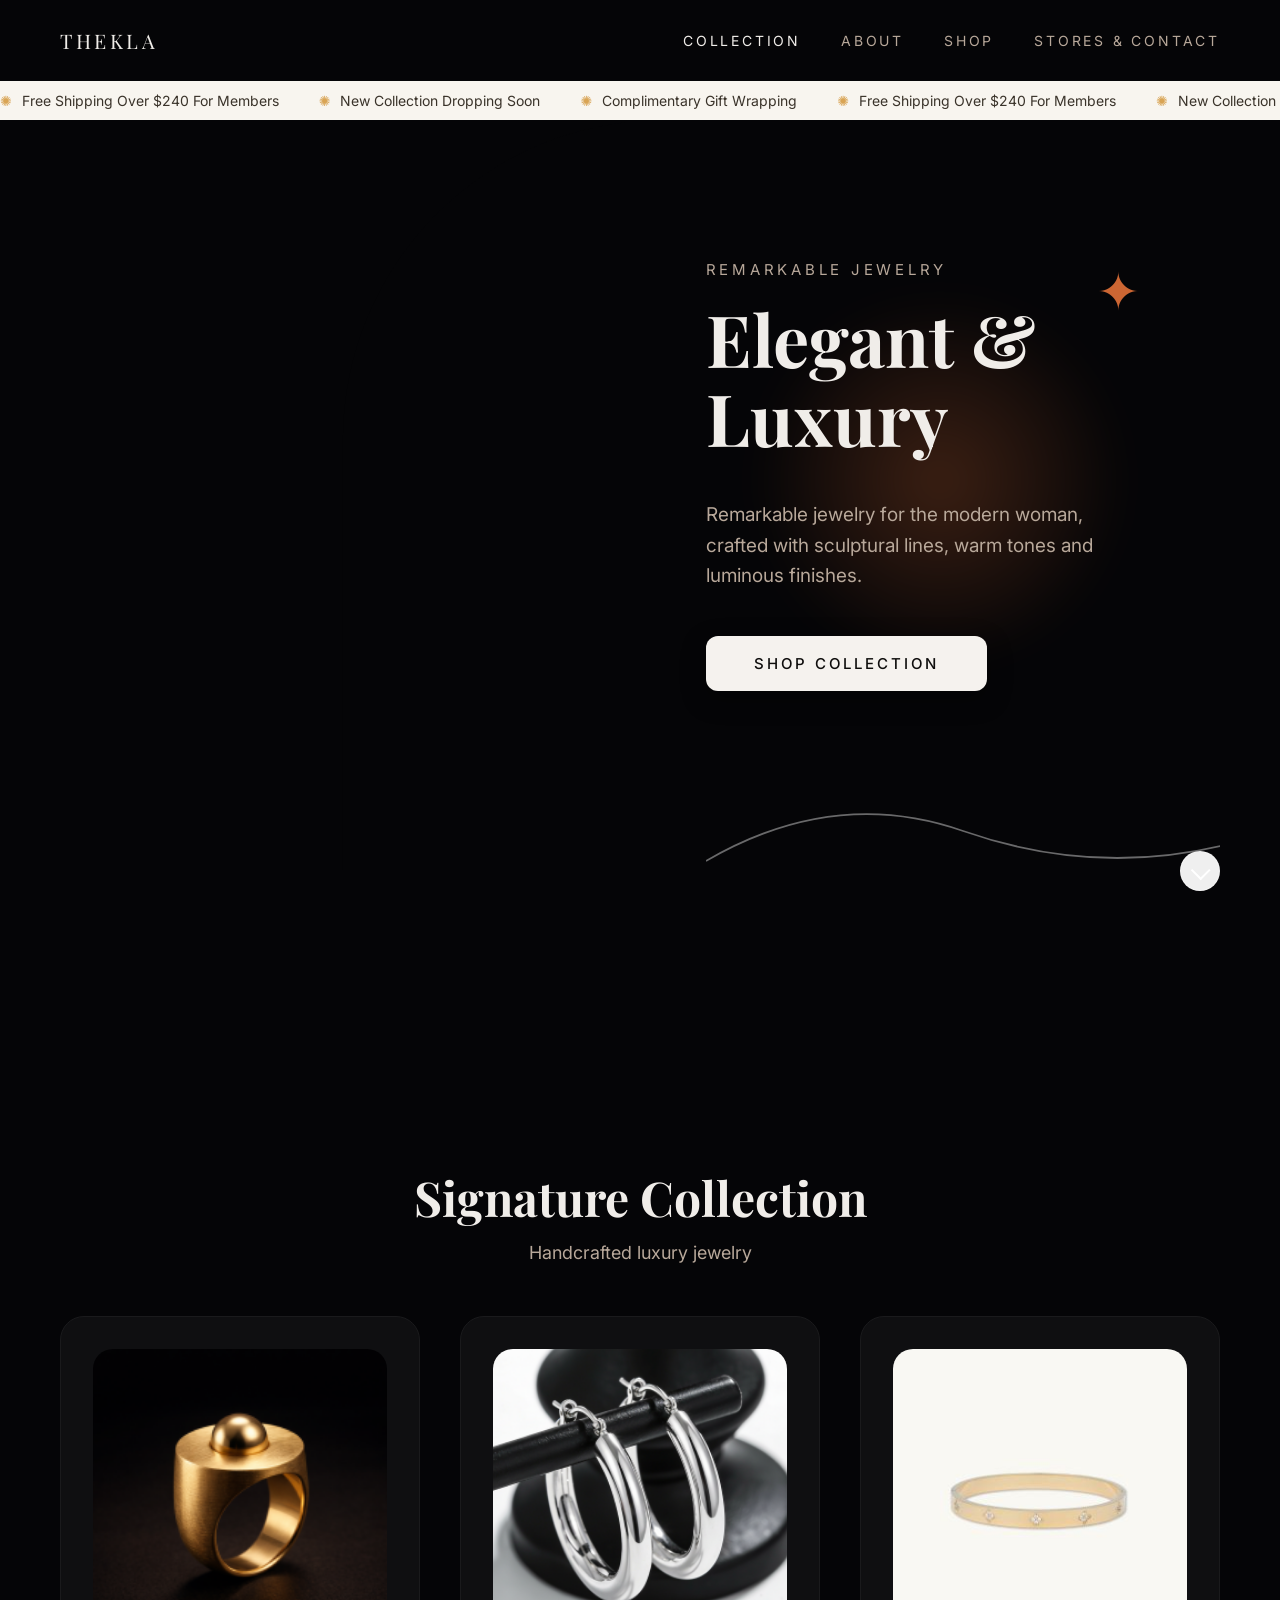
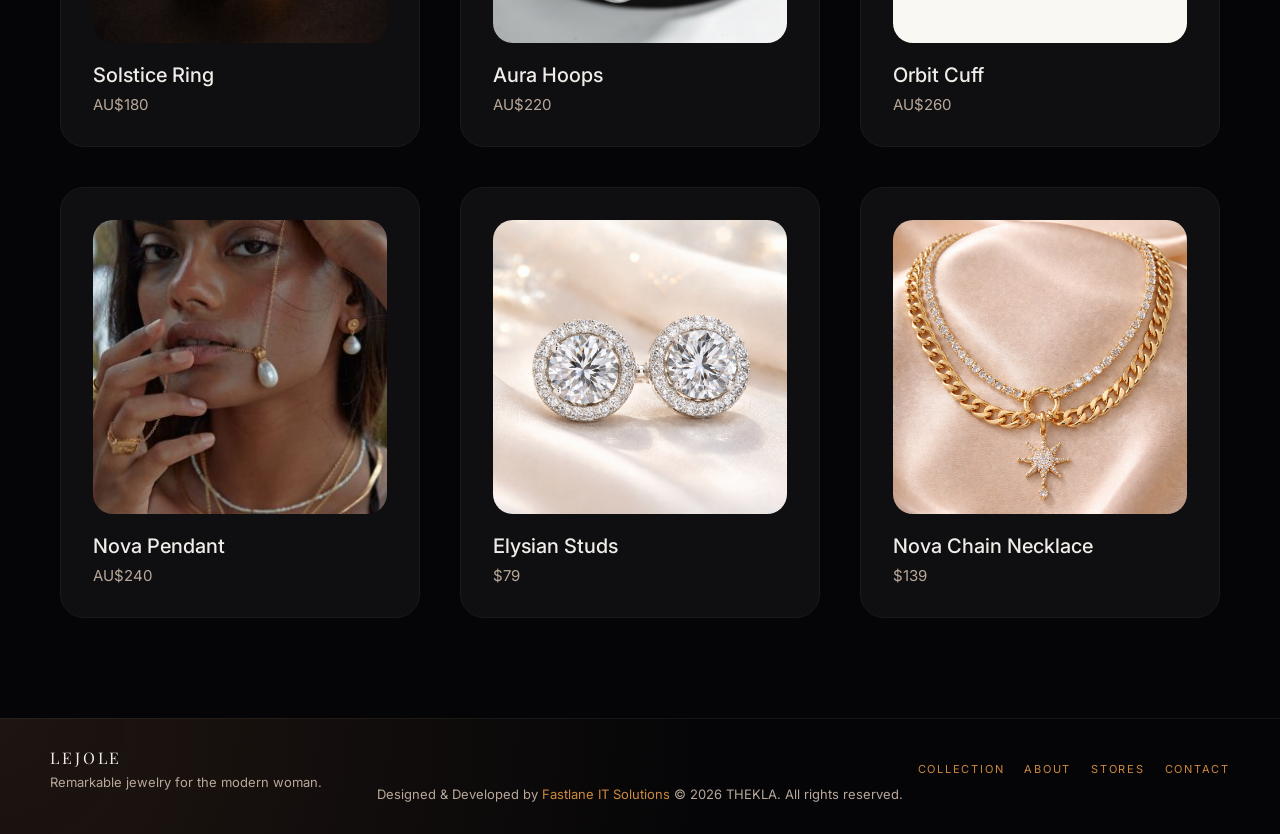
==== commit 5eda71be: "RENAMED LEJOLE" ====
--- a/index.html
+++ b/index.html
@@ -3,7 +3,7 @@
 <head>
   <meta charset="UTF-8" />
   <meta name="viewport" content="width=device-width, initial-scale=1.0">
-  <title>THEKLA – Elegant & Luxury Jewelry</title>
+  <title>LEJOLE – Elegant & Luxury Jewelry</title>
   <link rel="stylesheet" href="style.css?v=1" />
   <!-- FAVICON (browser tab icon) -->
   <link rel="icon" href="images/favicon.ico" type="image/x-icon">
@@ -144,7 +144,7 @@
     <footer class="site-footer">
       <div class="footer-inner">
         <div class="footer-brand">
-          <span class="footer-logo">THEKLA</span>
+          <span class="footer-logo">LEJOLE</span>
           <p class="footer-tagline">Remarkable jewelry for the modern woman.</p>
         </div>
 
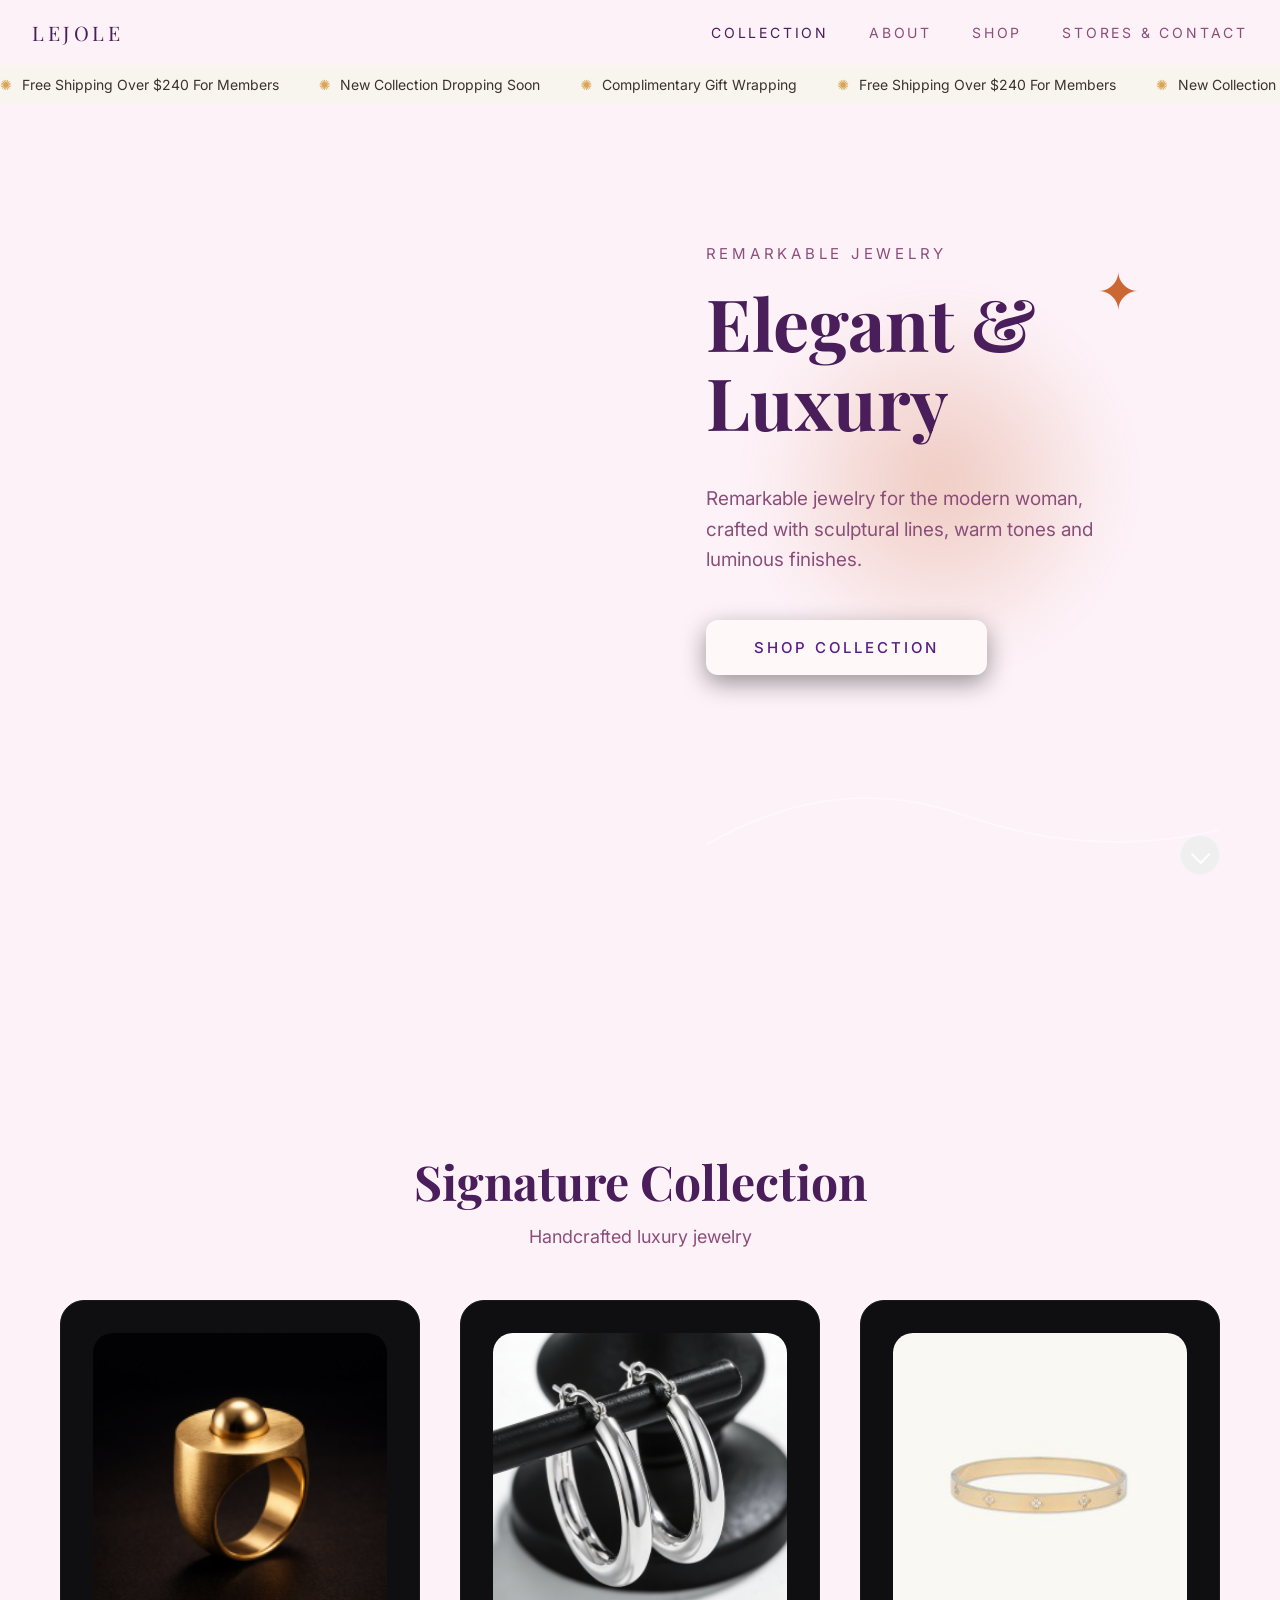
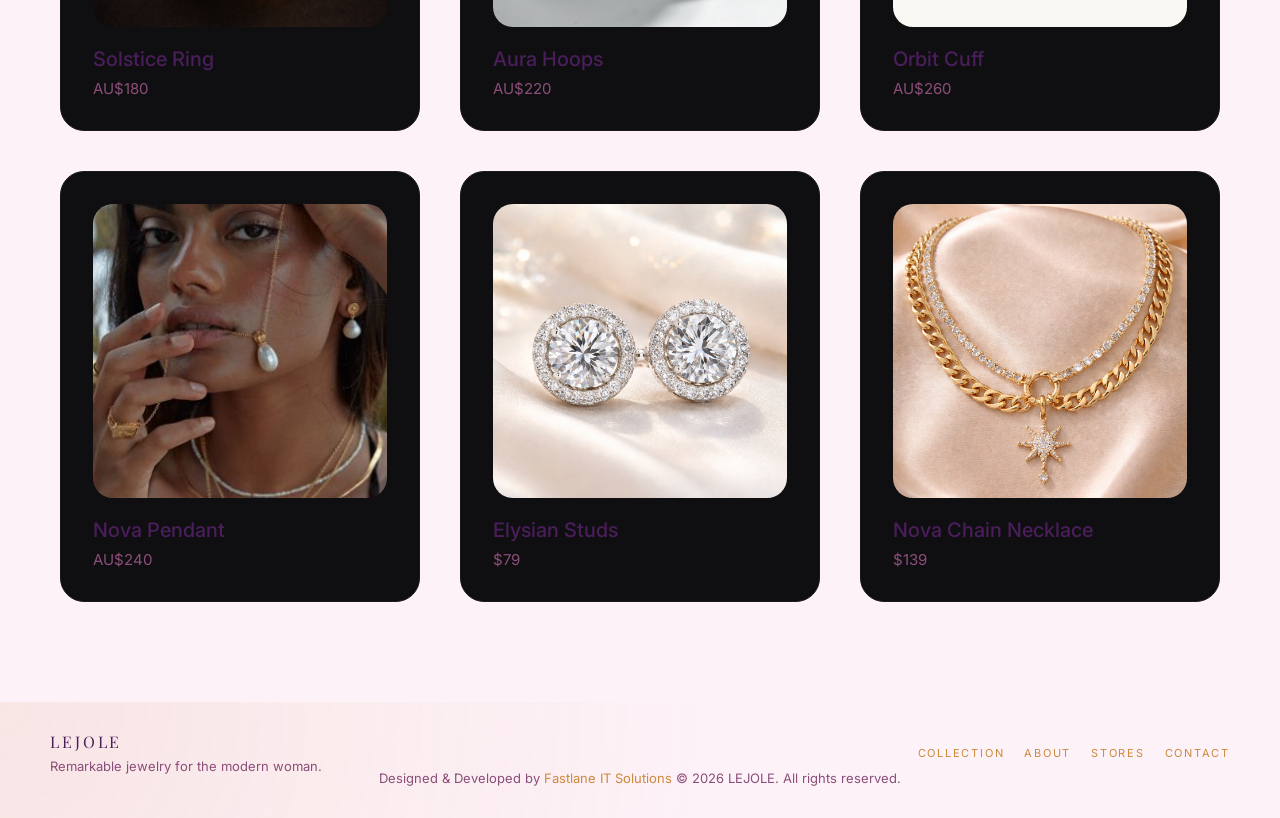
==== commit 15338901: "lejole theme" ====
--- a/index.html
+++ b/index.html
@@ -22,7 +22,7 @@
 
     <!-- NAVBAR -->
     <header class="navbar">
-      <a href="index.html" class="brand">THEKLA</a>
+  <a href="index.html" class="brand">LEJOLE</a>
       
       <!-- MOBILE HAMBURGER -->
       <button class="menu-toggle" type="button" aria-label="Open menu">
@@ -156,7 +156,7 @@
         </div>
 
         <div class="footer-meta">
-  <p>Designed &amp; Developed by <a href="https://fast-laneits.com" target="_blank">Fastlane IT Solutions</a> © <span id="year"></span> THEKLA. All rights reserved.</p>
+  <p>Designed &amp; Developed by <a href="https://fast-laneits.com" target="_blank">Fastlane IT Solutions</a> © <span id="year"></span> LEJOLE. All rights reserved.</p>
 </div>
 
 
--- a/style.css
+++ b/style.css
@@ -1,16 +1,16 @@
-/* ========== THEKLA JEWELRY - DARKER FULL WIDTH ========== */
+/* ========== LEJOLE JEWELRY - DARKER FULL WIDTH ========== */
 
 @import url("https://fonts.googleapis.com/css2?family=Playfair+Display:wght@400;600;700&family=Inter:wght@300;400;500&display=swap");
 
 :root {
-  --bg-main: #050507;           /* DARKER BLACK */
-  --bg-body: #1a1a1c;           /* DARKER BEIGE */
-  --accent: #d98a5a;            /* DARKER GOLD */
-  --accent-soft: #4a2a1f;       /* DARKER BROWN */
-  --text-main: #f0ede9;         /* SLIGHTLY DARKER CREAM */
-  --text-muted: #b8a89a;        /* DARKER MUTED */
-  --btn-bg: #f5f2ee;            /* DARKER BUTTON */
-  --btn-text: #0f0e0d;          /* DARKER TEXT */
+  --bg-main: #fdf2f8;           /* Business Colour */
+  --bg-body: #fce7f3;           /* DARKER BEIGE */
+  --accent: #bd9eda;            /* DARKER GOLD */
+  --accent-soft: #f3a8c8;       /* DARKER BROWN */
+  --text-main: #4a1e5a;         /* SLIGHTLY DARKER CREAM */
+  --text-muted: #8b4e7a;        /* DARKER MUTED */
+  --btn-bg: #fff8f9;            /* DARKER BUTTON */
+  --btn-text: #581c87;          /* DARKER TEXT */
 }
 
 *,
@@ -215,7 +215,7 @@
 
 .hero-image {
   height: 100%;
-  background-image: url("images/Thekla.jpg");
+  background-image: url("images/LEJOLE.jpg");
   background-size: cover;
   background-position: center 10%;
   clip-path: inset(100px 0 100px 100px round 0 0 0 0);
@@ -800,3 +800,33 @@
   text-decoration: underline;
 }
 
+.navbar {
+  display: flex;
+  align-items: center;
+  justify-content: space-between;
+  padding: 1rem 2rem;
+  position: relative;
+}
+
+.brand {
+  display: flex;
+  align-items: center;
+  flex-shrink: 0;
+  text-decoration: none;
+}
+
+.brand-logo {
+  height: 176px;
+  width: auto;
+  max-width: 140px;
+  display: block;
+  object-fit: contain;
+}
+
+/* Mobile */
+@media (max-width: 768px) {
+  .brand-logo {
+    height: 28px;
+    max-width: 120px;
+  }
+}
